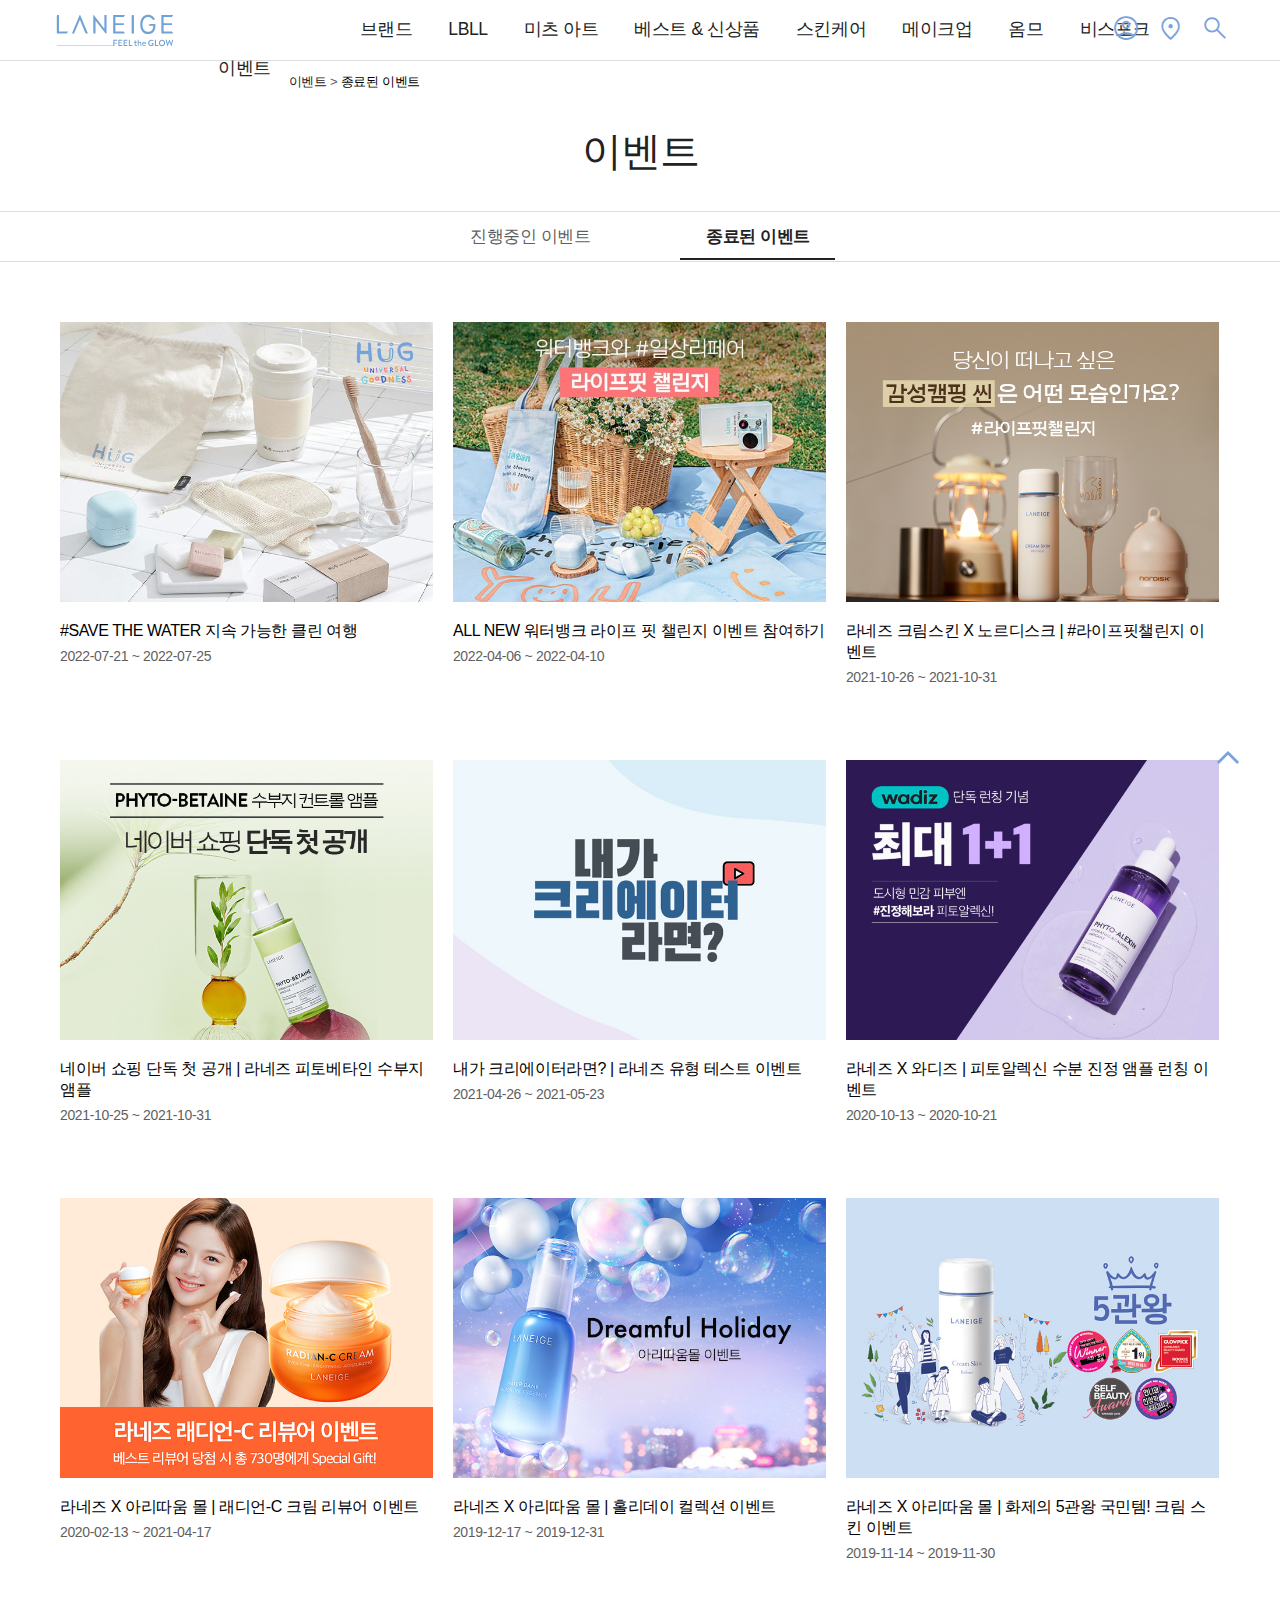
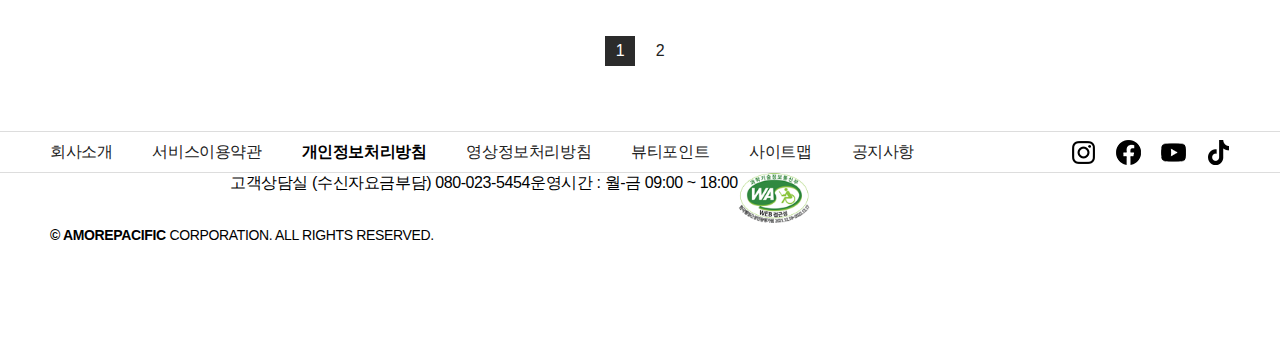
==== sub_page/index.html @ 1532b1d6 "서브 페이지 추가, 메인페이지 태그 연결" ====
<!DOCTYPE html>
<html lang="ko">
  <head>
    <meta charset="UTF-8" />
    <meta http-equiv="X-UA-Compatible" content="IE=edge" />
    <meta name="viewport" content="width=device-width, initial-scale=1.0" />
    <link
      rel="apple-touch-icon"
      sizes="57x57"
      href="favicon/apple-icon-57x57.png"
    />
    <link
      rel="apple-touch-icon"
      sizes="60x60"
      href="favicon/apple-icon-60x60.png"
    />
    <link
      rel="apple-touch-icon"
      sizes="72x72"
      href="favicon/apple-icon-72x72.png"
    />
    <link
      rel="apple-touch-icon"
      sizes="76x76"
      href="favicon/apple-icon-76x76.png"
    />
    <link
      rel="apple-touch-icon"
      sizes="114x114"
      href="favicon/apple-icon-114x114.png"
    />
    <link
      rel="apple-touch-icon"
      sizes="120x120"
      href="favicon/apple-icon-120x120.png"
    />
    <link
      rel="apple-touch-icon"
      sizes="144x144"
      href="favicon/apple-icon-144x144.png"
    />
    <link
      rel="apple-touch-icon"
      sizes="152x152"
      href="favicon/apple-icon-152x152.png"
    />
    <link
      rel="apple-touch-icon"
      sizes="180x180"
      href="favicon/apple-icon-180x180.png"
    />
    <link
      rel="icon"
      type="image/png"
      sizes="192x192"
      href="favicon/android-icon-192x192.png"
    />
    <link
      rel="icon"
      type="image/png"
      sizes="32x32"
      href="favicon/favicon-32x32.png"
    />
    <link
      rel="icon"
      type="image/png"
      sizes="96x96"
      href="favicon/favicon-96x96.png"
    />
    <link
      rel="icon"
      type="image/png"
      sizes="16x16"
      href="favicon/favicon-16x16.png"
    />
    <link rel="manifest" href="favicon/manifest.json" />
    <meta name="msapplication-TileColor" content="#ffffff" />
    <meta name="msapplication-TileImage" content="/ms-icon-144x144.png" />
    <meta name="theme-color" content="#ffffff" />
    <title>종료된 이벤트 - 이벤트 | 라네즈 한국</title>
    <link rel="stylesheet" href="../css/reset.css" />
    <link rel="stylesheet" href="../css/common.css" />
    <link rel="stylesheet" href="../css/sub_page.css" />
    <link
      rel="stylesheet"
      href="https://fonts.googleapis.com/css2?family=Material+Symbols+Outlined:opsz,wght,FILL,GRAD@20..48,100..700,0..1,-50..200"
    />
    <script src="https://code.jquery.com/jquery-3.6.0.min.js"></script>
    <link
      rel="stylesheet"
      href="https://cdn.jsdelivr.net/npm/swiper/swiper-bundle.min.css"
    />
  </head>
  <body>
    <div id="warp">
      <header>
        <div class="header_area cf">
          <h1 class="fl"><a href="#">라네즈 메인페이지</a></h1>
          <ul class="gnb container cf">
            <li class="gnb_tit fl">
              <a href="#">브랜드</a>
              <ul class="gnb_depth cf">
                <li class="fl"><a href="#">브랜드 스토리</a></li>
                <li class="fl"><a href="#">브랜드 캐릭터</a></li>
                <li class="fl"><a href="#">허그캠페인</a></li>
                <li class="fl"><a href="#">플래그십 스토어</a></li>
              </ul>
            </li>
            <li class="gnb_tit fl">
              <a href="#">LBLL</a>
              <ul class="gnb_depth cf">
                <li class="fl"><a href="#">소개</a></li>
                <li class="fl"><a href="#">연구&영상</a></li>
              </ul>
            </li>
            <li class="gnb_tit fl">
              <a href="#">미츠 아트</a>
              <ul class="gnb_depth cf">
                <li class="fl"><a href="#">사그마이스터 앤 월시</a></li>
                <li class="fl"><a href="#">노보</a></li>
              </ul>
            </li>
            <li class="gnb_tit fl">
              <a href="#">베스트 & 신상품</a>
              <ul class="gnb_depth cf">
                <li class="fl"><a href="#">신상품</a></li>
                <li class="fl"><a href="#">어워드 위너</a></li>
                <li class="fl"><a href="#">베스트셀러</a></li>
              </ul>
            </li>
            <li class="gnb_tit fl">
              <a href="#">스킨케어</a>
              <ul class="gnb_depth cf">
                <li>
                  <h2><a href="#">전체보기</a></h2>
                </li>
                <li class="gnb_depth2_tit fl">
                  <h3>유형별</h3>
                  <ul class="gnb_depth2">
                    <li><a href="#">전체보기</a></li>
                    <li><a href="#">클렌징</a></li>
                    <li><a href="#">스킨/미스트</a></li>
                    <li><a href="#">로션/에멀젼</a></li>
                    <li><a href="#">세럼/에센스</a></li>
                    <li><a href="#">젤/크림</a></li>
                    <li><a href="#">마스크/팩</a></li>
                    <li><a href="#">아이케어</a></li>
                    <li><a href="#">선케어</a></li>
                    <li><a href="#">립케어</a></li>
                    <li><a href="#">홀리데이 컬렉션</a></li>
                  </ul>
                </li>
                <li class="gnb_depth2_tit fl">
                  <h3>고민별</h3>
                  <ul class="gnb_depth2">
                    <li><a href="#">전체보기</a></li>
                    <li><a href="#">밸런싱</a></li>
                    <li><a href="#">수분/보습</a></li>
                    <li><a href="#">민감/진정</a></li>
                    <li><a href="#">브라이트닝</a></li>
                    <li><a href="#">안티에이징</a></li>
                    <li><a href="#">피지/모공</a></li>
                    <li><a href="#">자외선차단</a></li>
                  </ul>
                </li>
                <li class="gnb_depth2_tit fl">
                  <h3>라인별</h3>
                  <ul class="gnb_depth2">
                    <li><a href="#">전체보기</a></li>
                    <li><a href="#">피토알렉신</a></li>
                    <li><a href="#">래디언-C</a></li>
                    <li><a href="#">워터뱅크 블루 히알루로닉</a></li>
                    <li><a href="#">클리어-C</a></li>
                    <li><a href="#">퍼펙트리뉴</a></li>
                    <li><a href="#">슬리핑케어</a></li>
                    <li><a href="#">크림 스킨</a></li>
                    <li><a href="#">기타</a></li>
                  </ul>
                </li>
                <li class="fl">
                  <a href="#"
                    ><img src="../images/gnb_skincare.jpg" alt="" />
                    <b>BEST SELLER</b><span>래디언-C 크림</span>
                  </a>
                </li>
              </ul>
            </li>
            <li class="gnb_tit fl">
              <a href="#">메이크업</a>
              <ul class="gnb_depth cf">
                <li>
                  <h2><a href="#">전체보기</a></h2>
                </li>
                <li class="gnb_depth2_tit fl">
                  <h3>페이스</h3>
                  <ul class="gnb_depth2">
                    <li><a href="#"> 전체보기</a></li>
                    <li><a href="#">프라이머/메이크업베이스</a></li>
                    <li><a href="#">파운데이션/컨실러</a></li>
                    <li><a href="#">쿠션</a></li>
                    <li><a href="#">파우더/팩트</a></li>
                    <li><a href="#">미용소품</a></li>
                  </ul>
                </li>
                <li class="gnb_depth2_tit fl">
                  <h3>아이</h3>
                  <ul class="gnb_depth2">
                    <li><a href="#">전체보기</a></li>
                    <li><a href="#">아이브로우</a></li>
                    <li><a href="#">아이라이너</a></li>
                    <li><a href="#">마스카라</a></li>
                    <li><a href="#">소도구</a></li>
                  </ul>
                </li>
                <li class="gnb_depth2_tit fl">
                  <h3>립</h3>
                  <ul class="gnb_depth2">
                    <li><a href="#">전체보기</a></li>
                    <li><a href="#">립스틱</a></li>
                    <li><a href="#">립틴트</a></li>
                    <li><a href="#">립밤</a></li>
                  </ul>
                </li>
                <li class="fl">
                  <a href="#"
                    ><img src="../images/gnb_makeup.jpg" alt="" />
                    <b>BEST SELLER</b><span>네오쿠션_매트</span>
                  </a>
                </li>
              </ul>
            </li>
            <li class="gnb_tit fl">
              <a href="#">옴므</a>
              <ul class="gnb_depth cf">
                <li>
                  <h2><a href="#">전체보기</a></h2>
                </li>
                <li class="gnb_depth2_tit fl">
                  <h3>유형별</h3>
                  <ul class="gnb_depth2">
                    <li><a href="#">전체보기</a></li>
                    <li><a href="#">클렌징</a></li>
                    <li><a href="#">스킨/미스트</a></li>
                    <li><a href="#">로션/에멀젼</a></li>
                    <li><a href="#">기프트세트</a></li>
                  </ul>
                </li>
                <li class="gnb_depth2_tit fl">
                  <h3>고민별</h3>
                  <ul class="gnb_depth2">
                    <li><a href="#">전체보기</a></li>
                    <li><a href="#">수분/보습</a></li>
                    <li><a href="#">주름/탄력/보습</a></li>
                  </ul>
                </li>
                <li class="gnb_depth2_tit fl">
                  <h3>라인별</h3>
                  <ul class="gnb_depth2">
                    <li><a href="#">전체보기</a></li>
                    <li><a href="#">액티브워터</a></li>
                    <li><a href="#">블루에너지</a></li>
                    <li><a href="#">크림 스킨</a></li>
                    <li><a href="#">기타</a></li>
                  </ul>
                </li>
                <li class="fl">
                  <a href="#"
                    ><img src="../images/gnb_homme.jpg" alt="" />
                    <b>BEST SELLER</b><span>블루에너지 에센스 인 로션 EX</span>
                  </a>
                </li>
              </ul>
            </li>
            <li class="gnb_tit fl">
              <a href="#">비스포크</a>
              <ul class="gnb_depth">
                <li><a href="#">비스포크 네오</a></li>
              </ul>
            </li>
            <li class="gnb_tit fl"><a href="#">이벤트</a></li>
          </ul>
          <div class="btn">
            <ul class="cf">
              <li>
                <a href="#"
                  ><span class="material-symbols-outlined">
                    account_circle
                  </span></a
                >
              </li>
              <li>
                <a href="#"
                  ><span class="material-symbols-outlined">
                    location_on
                  </span></a
                >
              </li>
              <li>
                <a href="#"
                  ><span class="material-symbols-outlined"> search </span></a
                >
              </li>
            </ul>
          </div>
        </div>
        <!-- //.container -->
      </header>
      <div id="contents">
        <span class="top_nav"
          ><a href="#">이벤트</a> > <a href="#"><b>종료된 이벤트</b></a></span
        >
        <h2>이벤트</h2>
        <div class="event_tabs">
          <a href="#"> 진행중인 이벤트 </a>
          <a href="#">종료된 이벤트</a>
        </div>
        <section class="event_main_area container">
          <ul class="">
            <div class="event_area_row01 cf">
              <li class="fl">
                <a href="#"
                  ><img src="../images/sub_event-01.jpg" alt="" />
                  <p class="event_tit">#SAVE THE WATER 지속 가능한 클린 여행</p>
                  <span class="event_date"> 2022-07-21 ~ 2022-07-25</span>
                </a>
              </li>
              <li class="fl">
                <a href="#"
                  ><img src="../images/sub_event-02.jpg" alt="" />
                  <p class="event_tit">
                    ALL NEW 워터뱅크 라이프 핏 챌린지 이벤트 참여하기
                  </p>
                  <span class="event_date">2022-04-06 ~ 2022-04-10</span>
                </a>
              </li>
              <li class="fl">
                <a href="#"
                  ><img src="../images/sub_event-03.jpg" alt="" />
                  <p class="event_tit">
                    라네즈 크림스킨 X 노르디스크 | #라이프핏챌린지 이벤트
                  </p>
                  <span class="event_date">2021-10-26 ~ 2021-10-31</span>
                </a>
              </li>
            </div>
            <div class="event_area_row02 cf">
              <li class="fl">
                <a href="#"
                  ><img src="../images/sub_event-04.jpg" alt="" />
                  <p class="event_tit">
                    네이버 쇼핑 단독 첫 공개 | 라네즈 피토베타인 수부지 앰플
                  </p>
                  <span class="event_date">2021-10-25 ~ 2021-10-31</span>
                </a>
              </li>
              <li class="fl">
                <a href="#"
                  ><img src="../images/sub_event-05.jpg" alt="" />
                  <p class="event_tit">
                    내가 크리에이터라면? | 라네즈 유형 테스트 이벤트
                  </p>
                  <span class="event_date">2021-04-26 ~ 2021-05-23</span>
                </a>
              </li>
              <li class="fl">
                <a href="#"
                  ><img src="../images/sub_event-06.jpg" alt="" />
                  <p class="event_tit">
                    라네즈 X 와디즈 | 피토알렉신 수분 진정 앰플 런칭 이벤트
                  </p>
                  <span class="event_date">2020-10-13 ~ 2020-10-21</span>
                </a>
              </li>
            </div>
            <div class="event_area_row03 cf">
              <li class="fl">
                <a href="#"
                  ><img src="../images/sub_event-07.jpg" alt="" />
                  <p class="event_tit">
                    라네즈 X 아리따움 몰 | 래디언-C 크림 리뷰어 이벤트
                  </p>
                  <span class="event_date">2020-02-13 ~ 2021-04-17</span>
                </a>
              </li>
              <li class="fl">
                <a href="#"
                  ><img src="../images/sub_event-08.jpg" alt="" />
                  <p class="event_tit">
                    라네즈 X 아리따움 몰 | 홀리데이 컬렉션 이벤트
                  </p>
                  <span class="event_date">2019-12-17 ~ 2019-12-31</span>
                </a>
              </li>
              <li class="fl">
                <a href="#"
                  ><img src="../images/sub_event-09.jpg" alt="" />
                  <p class="event_tit">
                    라네즈 X 아리따움 몰 | 화제의 5관왕 국민템! 크림 스킨 이벤트
                  </p>
                  <span class="event_date">2019-11-14 ~ 2019-11-30</span>
                </a>
              </li>
            </div>
          </ul>
        </section>
        <div class="page_numbers">
          <span class="page_number01"><a href="#">1</a></span
          ><span class="page_number02"><a href="#">2</a></span>
        </div>
      </div>
      <footer>
        <div class="footer_top">
          <div class="container">
            <ul class="ft_left cf">
              <li><a href="#">회사소개</a></li>
              <li><a href="#">서비스이용약관</a></li>
              <li>
                <a href="#"><b>개인정보처리방침</b></a>
              </li>
              <li><a href="#">영상정보처리방침</a></li>
              <li><a href="#">뷰티포인트</a></li>
              <li><a href="#">사이트맵</a></li>
              <li><a href="#">공지사항</a></li>
            </ul>

            <ul class="ft_right cf">
              <li>
                <a href="#"
                  ><img src="../images/icon_instagram.png" alt="인스타그램"
                /></a>
              </li>
              <li>
                <a href="#"
                  ><img src="../images/icon_facebook.png" alt="페이스북"
                /></a>
              </li>
              <li>
                <a href="#"
                  ><img src="../images/icon_youtube.png" alt="유투브"
                /></a>
              </li>
              <li>
                <a href="#"
                  ><img src="../images/icon_tiktok.png" alt="틱톡"
                /></a>
              </li>
            </ul>
          </div>
          <!-- //.container -->
        </div>
        <!-- //.footer_top -->
        <div class="footer_bottom">
          <div class="container">
            <div class="fb_left cf">
              <p class="fl">고객상담실 (수신자요금부담) 080-023-5454</p>
              <p class="fl">운영시간 : 월-금 09:00 ~ 18:00</p>
              <a href="#"><img src="../images/icon_wa.png" alt="" /></a>
              <p><b>© AMOREPACIFIC</b> CORPORATION. ALL RIGHTS RESERVED.</p>
            </div>

            <div class="fb_right">
              <ul>
                <li></li>
                <li></li>
                <li></li>
                <li></li>
                <li></li>
              </ul>
            </div>
          </div>
        </div>
      </footer>
    </div>
    <p class="to_top">
      <a href="#" class="s_point"
        ><span class="material-symbols-outlined">
          keyboard_control_key
        </span></a
      >
    </p>
  </body>
</html>
---- css/common.css ----
#wrap {
  margin: 0;
  padding: 0;
}
header {
  height: 60px;
}
.container {
  /* 0~1400px */
  max-width: 1180px;
  height: inherit;
  margin: auto;
  font-family: "Noto Sans KR", "Noto Sans", "Titillium Web", sans-serif;
}

/* contents */
.content2 li {
  width: 33.33%;
}
.c3_left_top,
.c3_right_bottom {
  width: 60%;
}
.c3_right_top,
.c3_left_bottom {
  width: 40%;
}
---- css/sub_page.css ----
/* header */
header {
  width: 100%;
  background-color: #fff;
  border-bottom: 1px solid #ddd;
}
header h1 a {
  display: block;
  height: 35px;
  text-indent: -9999px;
  overflow: hidden;
  background: url(../images/laneige-logo.svg) no-repeat;
}
header h1 {
  padding: 13px 0 0 50px;
  width: 150px;
}
.header_area {
  height: 60px;
}
.btn ul {
  position: absolute;
  right: 0;
  top: 0;
  z-index: 999;
  margin: 13px 50px 0 0;
}
.btn li {
  float: left;
  padding-left: 15px;
}
.btn li span:hover {
  color: #4477be;
}
.btn li span {
  font-size: 30px;
  color: #79a3dc;
  font-weight: 300;
}
.btn li:nth-child(2) span {
  font-size: 29px;
  padding-top: 1px;
}
.btn li:nth-child(3) span {
  font-size: 30px;
}
/* gnb */
.gnb {
  box-sizing: border-box;
}
.gnb_tit {
  font-size: 1.1rem;
  line-height: 1;
  padding: 1.2em 18px 0;
  font-weight: 200;
}
/* .gnb_tit::before{
    content: '';
      position: absolute;
      left: 0;
      right: 0;
      width: 0%;
      bottom: 0;
      z-index: 102;
      height: 3px;
      margin: 0 auto;
      background-color: #000;
      transition: width .36s ease;
  } */
.gnb_tit a {
  padding-bottom: 30px;
}
.gnb_depth {
  background: #f7f7f7;
  position: absolute;
  left: 0;
  top: 61px;
  z-index: 100;
  width: 100%;
  display: none;
  padding-left: 290px;
}
.gnb .gnb_tit:nth-child(2) .gnb_depth {
  padding-left: 28%;
}
.gnb .gnb_tit:nth-child(3) .gnb_depth {
  padding-left: 32%;
}
.gnb .gnb_tit:nth-child(4) .gnb_depth {
  padding-left: 36%;
}
.gnb .gnb_tit:nth-child(5) .gnb_depth {
  padding-left: 20%;
}
.gnb .gnb_tit:nth-child(6) .gnb_depth {
  padding-left: 20%;
}
.gnb .gnb_tit:nth-child(7) .gnb_depth {
  padding-left: 20%;
}
.gnb .gnb_tit:nth-child(8) .gnb_depth {
  padding-left: 62%;
}
.gnb .gnb_tit:nth-child(1) {
  margin-left: 12%;
}
.gnb li:hover .gnb_depth {
  display: block;
}
.gnb_depth h2 {
  font-size: 1rem;
}
.gnb_depth h3 {
  font-size: 1rem;
  padding-bottom: 10px;
  border-bottom: 1px solid #2b2b2b;
  line-height: 1;
  width: 100%;
  display: block;
}
.gnb_depth li {
  font-size: 1rem;
  padding: 17px 20px 14px;
}
.gnb_depth img {
  width: 260px;
}
.gnb_depth b {
  color: #4477be;
  font-size: 15px;
  display: block;
  margin: 20px 0 10px 0;
}
.gnb_depth2 {
  padding-right: 70px;
}
.gnb_depth2 li {
  font-size: 14.5px;
  padding: 0.5em 0;
  color: #5f5f5f;
  line-height: 1;
}

/* sub_page */
.top_nav {
  font-size: 13px;
  display: block;
  margin: 12px 51px;
  color: #5f5f5f;
  font-weight: 100;
}
.top_nav b {
  font-weight: 500;
}
.top_nav a:hover {
  text-decoration: underline;
}
h2 {
  display: block;
  text-align: center;
  font-size: 2.5rem;
  line-height: 1.2;
  margin: 36px 0;
  font-weight: 400;
  color: #222;
}
.event_tabs {
  display: block;
  text-align: center;
  font-size: 1.0625rem;
  padding: 13px 0;
  border-top: 1px solid #ddd;
  border-bottom: 1px solid #ddd;
  margin-bottom: 3.75rem;
}
.event_tabs a {
  padding: 0.7em 1.5em;
}
.event_tabs a:first-child {
  color: #5f5f5f;
  margin-right: 60px;
}
.event_tabs a:first-child:hover {
  border-bottom: 2px solid #5f5f5f;
}
.event_tabs a:last-child {
  font-weight: bold;
  border-bottom: 2px solid #222;
}
.event_main_area li {
  position: relative;
  width: 33.3%;
  box-sizing: border-box;
  padding-left: 10px;
  padding-right: 10px;
  margin-bottom: 3.75rem;
}
.event_main_area li img {
  width: 100%;
}
.event_main_area p {
  padding: 0.9375rem 0 0.4rem 0;
  font-size: 1rem;
  font-weight: 300;
}
.event_main_area span {
  color: #5f5f5f;
  font-size: 0.875rem;
  padding-bottom: 0.9375rem;
  display: block;
}
.page_numbers {
  display: block;
  text-align: center;
  margin: 0 0 65px;
}
.page_numbers span {
  display: inline-block;
  width: 30px;
  height: 30px;
  line-height: 30px;
  font-size: 1rem;
}
.page_numbers span a:hover {
  text-decoration: underline;
}
.page_number01 {
  background: #2b2b2b;
  font-weight: 500;
  margin-right: 10px;
}
.page_number01 a {
  color: #fff;
}
.page_number02 {
  color: #2b2b2b;
}
/* footer */
footer {
  background: #fff;
  border-top: 1px solid #ddd;
}
.footer_top {
  display: block;
  height: 40px;
}
.ft_left li {
  float: left;
  padding: 10px;
  margin-left: 20px;
}
.ft_left li:first-child {
  margin-left: 0;
  padding-left: 0;
}
.ft_right {
  position: relative;
  left: 1011px;
  top: -43px;
  width: 300px;
}
.ft_right li {
  float: left;
}
.ft_right img {
  padding: 10px;
}
.fb_left p:last-child {
  font-size: 14px;
}
.fb_left img {
  width: 72px;
}
.footer_bottom {
  padding-bottom: 100px;
  border-top: 1px solid #ddd;
}
.to_top {
  position: fixed;
  right: 30px;
  bottom: 112px;
  text-align: center;
  background: none;
  z-index: 100;
}
.to_top a {
  display: block;
  width: 45px;
  height: 45px;
  border-left: none;
  border-bottom: none;
}
.to_top a span {
  font-size: 38px;
  color: #79a3dc;
}
.to_top span:hover {
  color: #4477be;
}
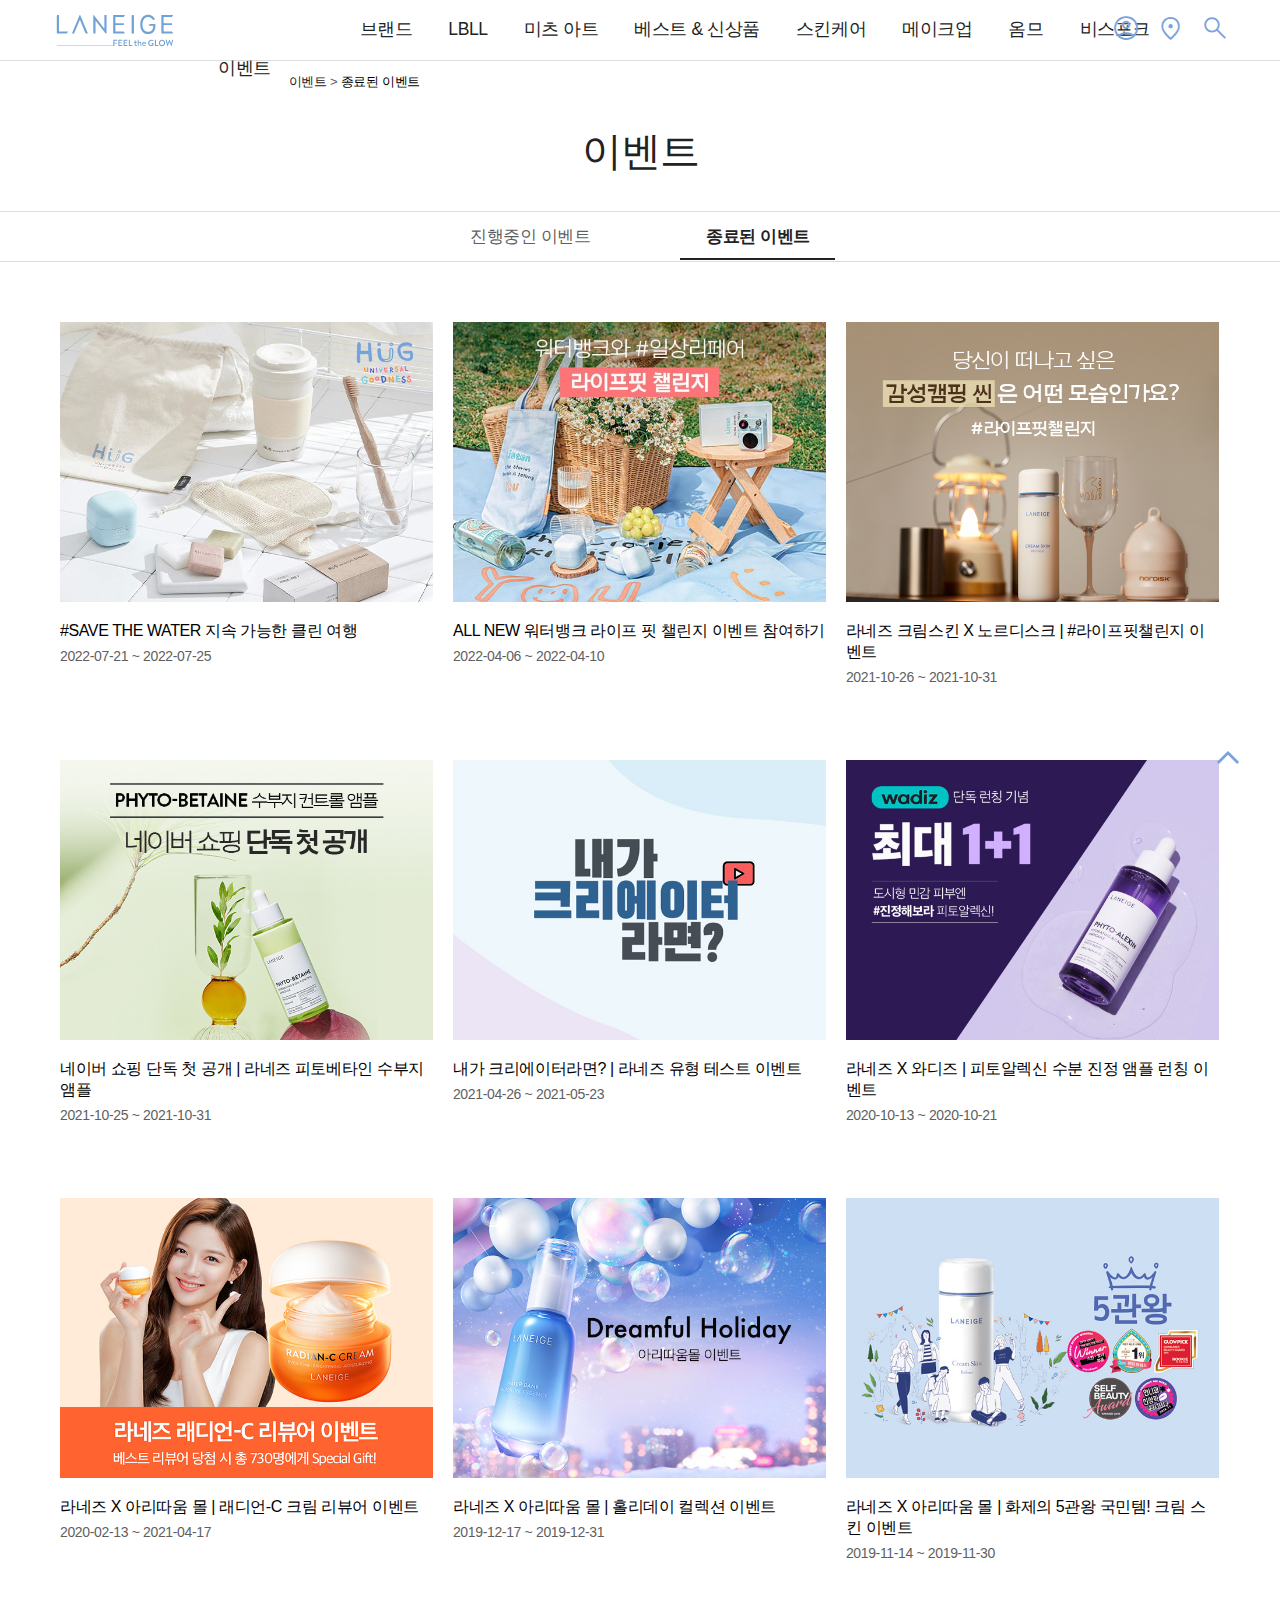
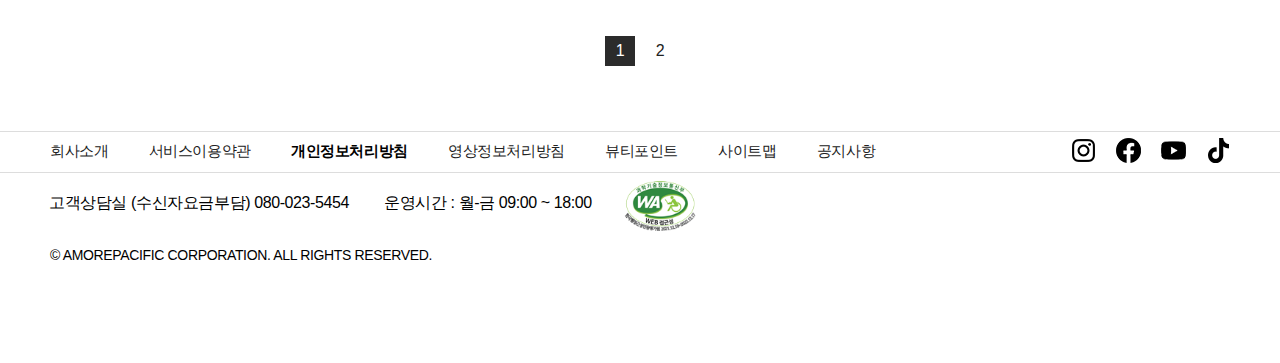
==== commit 0395a47b: "반응형 구현01" ====
--- a/sub_page/index.html
+++ b/sub_page/index.html
@@ -299,6 +299,7 @@
                 <a href="#"
                   ><span class="material-symbols-outlined"> search </span></a
                 >
+              </li>
               </li>
             </ul>
           </div>
--- a/css/sub_page.css
+++ b/css/sub_page.css
@@ -237,44 +237,62 @@
 }
 /* footer */
 footer {
-  background: #fff;
-  border-top: 1px solid #ddd;
-}
-.footer_top {
-  display: block;
-  height: 40px;
-}
-.ft_left li {
-  float: left;
-  padding: 10px;
-  margin-left: 20px;
-}
-.ft_left li:first-child {
-  margin-left: 0;
-  padding-left: 0;
-}
-.ft_right {
-  position: relative;
-  left: 1011px;
-  top: -43px;
-  width: 300px;
-}
-.ft_right li {
-  float: left;
-}
-.ft_right img {
-  padding: 10px;
-}
-.fb_left p:last-child {
-  font-size: 14px;
-}
-.fb_left img {
-  width: 72px;
-}
-.footer_bottom {
-  padding-bottom: 100px;
-  border-top: 1px solid #ddd;
-}
+    background: #fff;
+    border-top: 1px solid #ddd;
+  }
+  .footer_top {
+    display: block;
+    height: 40px;
+  }
+  .ft_left li {
+    float: left;
+    padding: 10px;
+    margin-left: 20px;
+    font-size: 0.93rem;
+  }
+  .ft_left li:first-child {
+    margin-left: 0;
+    padding-left: 0;
+  }
+  .ft_right {
+    position: relative;
+    left: 1011px;
+    top: -43px;
+    width: 300px;
+  }
+  .ft_right li {
+    float: left;
+  }
+  .ft_right img {
+    padding: 10px;
+  }
+  .fb_left {
+    position: relative;
+    left: 0;
+    margin-top: 20px;
+    font-weight: 300;
+  }
+  .fb_left p:first-child {
+    position: relative;
+    left: -181px;
+  }
+  .fb_left p:nth-child(2) {
+    position: relative;
+    left: -146px;
+  }
+  .fb_left p:last-child {
+    font-size: 14px;
+  }
+  .fb_left img {
+    width: 72px;
+    position: relative;
+    left: -114px;
+    top: -12px;
+  }
+  .footer_bottom {
+    padding-bottom: 100px;
+    border-top: 1px solid #ddd;
+  }  
 .to_top {
   position: fixed;
   right: 30px;
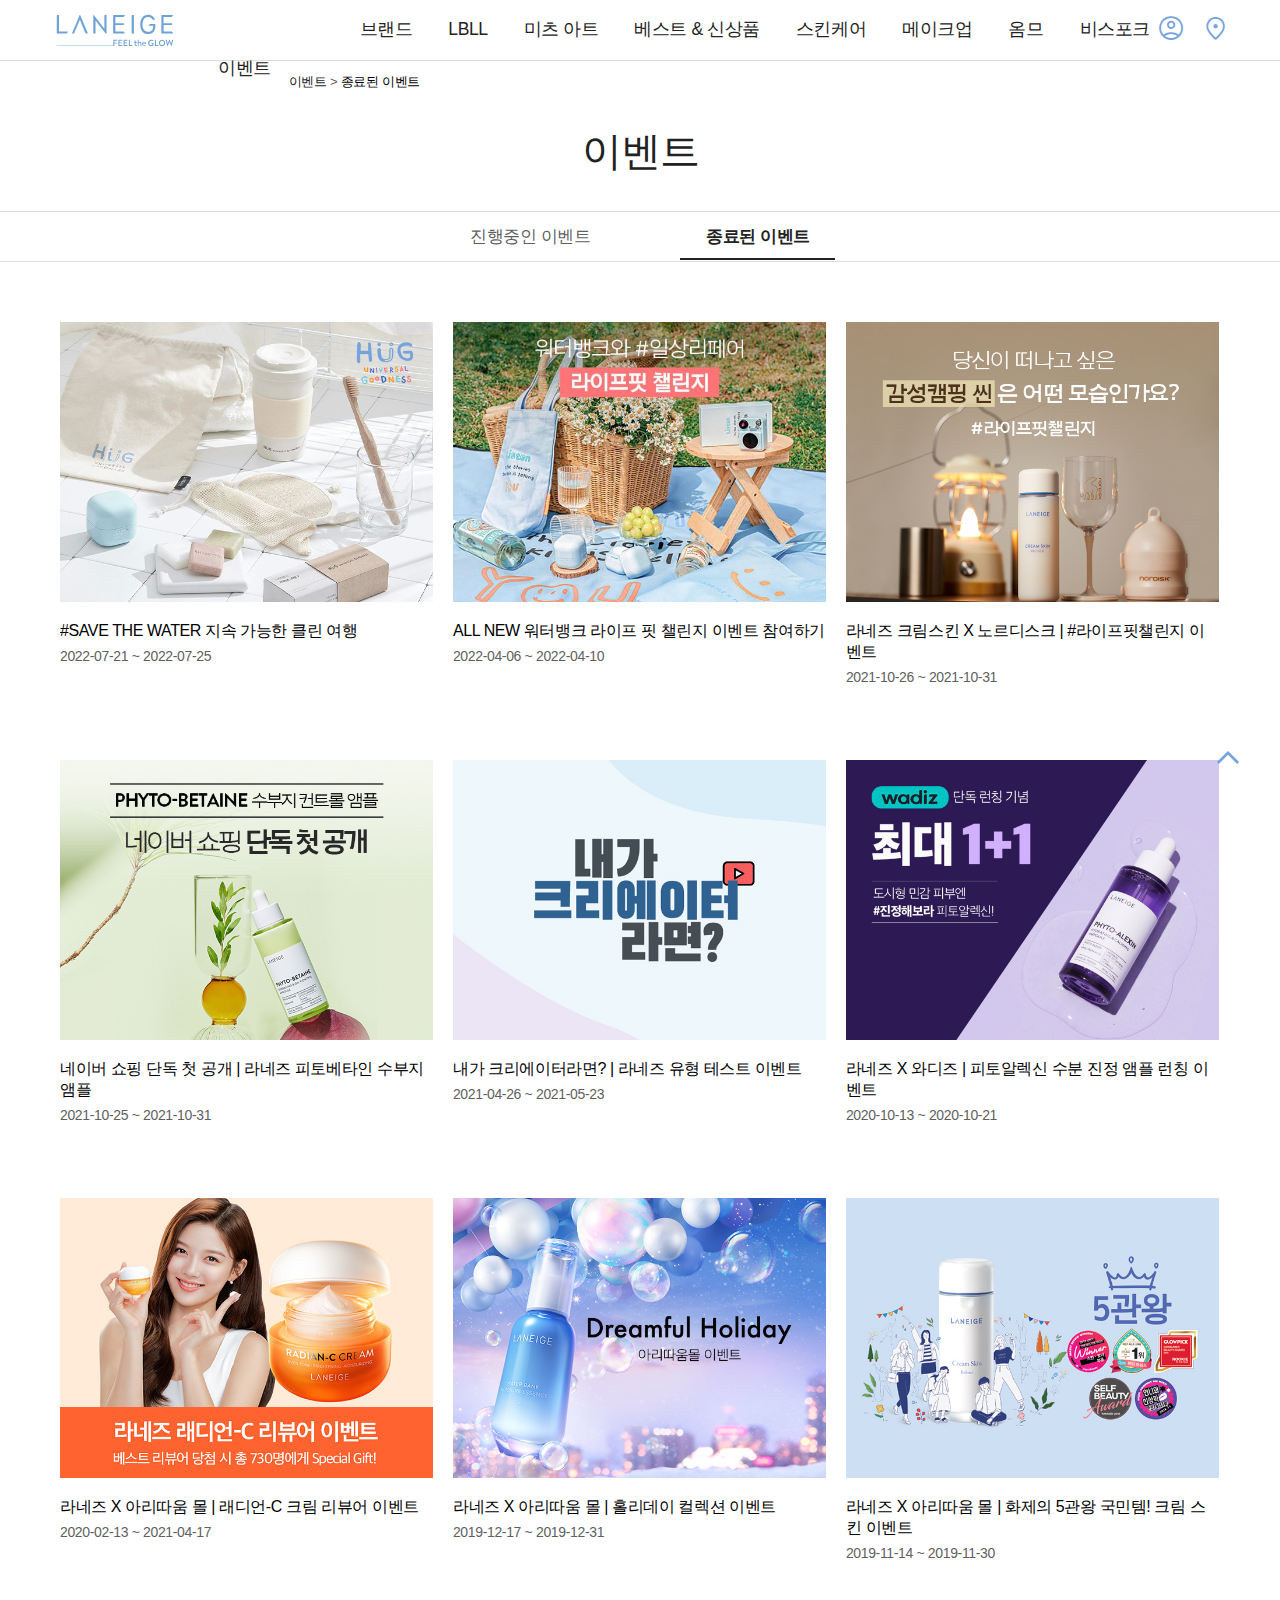
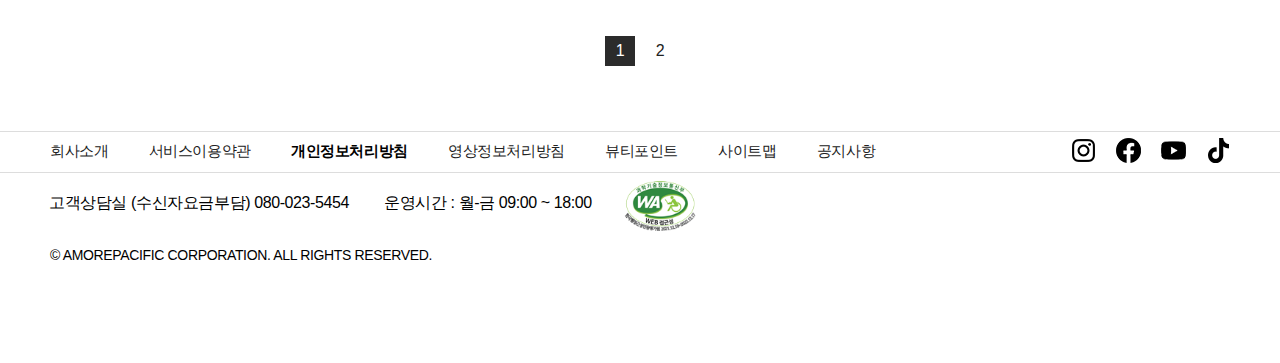
==== commit 5e1e513e: "세부 디자인 수정03, 반응형 구현02" ====
--- a/sub_page/index.html
+++ b/sub_page/index.html
@@ -7,73 +7,73 @@
     <link
       rel="apple-touch-icon"
       sizes="57x57"
-      href="favicon/apple-icon-57x57.png"
+      href="../favicon/apple-icon-57x57.png"
     />
     <link
       rel="apple-touch-icon"
       sizes="60x60"
-      href="favicon/apple-icon-60x60.png"
+      href="../favicon/apple-icon-60x60.png"
     />
     <link
       rel="apple-touch-icon"
       sizes="72x72"
-      href="favicon/apple-icon-72x72.png"
+      href="../favicon/apple-icon-72x72.png"
     />
     <link
       rel="apple-touch-icon"
       sizes="76x76"
-      href="favicon/apple-icon-76x76.png"
+      href="../favicon/apple-icon-76x76.png"
     />
     <link
       rel="apple-touch-icon"
       sizes="114x114"
-      href="favicon/apple-icon-114x114.png"
+      href="../favicon/apple-icon-114x114.png"
     />
     <link
       rel="apple-touch-icon"
       sizes="120x120"
-      href="favicon/apple-icon-120x120.png"
+      href="../favicon/apple-icon-120x120.png"
     />
     <link
       rel="apple-touch-icon"
       sizes="144x144"
-      href="favicon/apple-icon-144x144.png"
+      href="../favicon/apple-icon-144x144.png"
     />
     <link
       rel="apple-touch-icon"
       sizes="152x152"
-      href="favicon/apple-icon-152x152.png"
+      href="../favicon/apple-icon-152x152.png"
     />
     <link
       rel="apple-touch-icon"
       sizes="180x180"
-      href="favicon/apple-icon-180x180.png"
+      href="../favicon/apple-icon-180x180.png"
     />
     <link
       rel="icon"
       type="image/png"
       sizes="192x192"
-      href="favicon/android-icon-192x192.png"
+      href="../favicon/android-icon-192x192.png"
     />
     <link
       rel="icon"
       type="image/png"
       sizes="32x32"
-      href="favicon/favicon-32x32.png"
+      href="../favicon/favicon-32x32.png"
     />
     <link
       rel="icon"
       type="image/png"
       sizes="96x96"
-      href="favicon/favicon-96x96.png"
+      href="../favicon/favicon-96x96.png"
     />
     <link
       rel="icon"
       type="image/png"
       sizes="16x16"
-      href="favicon/favicon-16x16.png"
-    />
-    <link rel="manifest" href="favicon/manifest.json" />
+      href="../favicon/favicon-16x16.png"
+    />
+    <link rel="manifest" href="../favicon/manifest.json" />
     <meta name="msapplication-TileColor" content="#ffffff" />
     <meta name="msapplication-TileImage" content="/ms-icon-144x144.png" />
     <meta name="theme-color" content="#ffffff" />
@@ -304,6 +304,8 @@
             </ul>
           </div>
         </div>
+        <div class="overlay"></div>
+
         <!-- //.container -->
       </header>
       <div id="contents">
@@ -479,5 +481,30 @@
         </span></a
       >
     </p>
+    <script>
+      $(function () {
+        //변수
+        var firstmenu = $(".gnb_tit"),
+          header = $("header"),
+          headerHeight = header.height();
+      
+        firstmenu.mouseenter(function () {
+          firstmenu.find(".gnb_depth").hide();
+          $(this).find(".gnb_depth").show();
+          $(".overlay").addClass("show");
+          
+        });
+        firstmenu.mouseleave(function () {
+          header.stop().animate(
+            {
+              height: headerHeight,
+            },
+            1000
+          );
+          $(this).find(".gnb_depth").hide();
+          $(".overlay").removeClass("show");
+        });
+      });
+      </script>
   </body>
 </html>
--- a/css/sub_page.css
+++ b/css/sub_page.css
@@ -44,6 +44,9 @@
 .btn li:nth-child(3) span {
   font-size: 30px;
 }
+.btn li:last-child {
+  display: none;
+}
 /* gnb */
 .gnb {
   box-sizing: border-box;
@@ -55,18 +58,18 @@
   font-weight: 200;
 }
 /* .gnb_tit::before{
-    content: '';
-      position: absolute;
-      left: 0;
-      right: 0;
-      width: 0%;
-      bottom: 0;
-      z-index: 102;
-      height: 3px;
-      margin: 0 auto;
-      background-color: #000;
-      transition: width .36s ease;
-  } */
+  content: '';
+    position: absolute;
+    left: 0;
+    right: 0;
+    width: 0%;
+    bottom: 0;
+    z-index: 102;
+    height: 3px;
+    margin: 0 auto;
+    background-color: #000;
+    transition: width .36s ease;
+} */
 .gnb_tit a {
   padding-bottom: 30px;
 }
@@ -74,11 +77,19 @@
   background: #f7f7f7;
   position: absolute;
   left: 0;
-  top: 61px;
+  top: 60px;
   z-index: 100;
   width: 100%;
   display: none;
   padding-left: 290px;
+  border-top: 1px solid #ddd;
+}
+.gnb_depth h2 {
+  padding-top: 20px;
+  font-size: 14px;
+  color: #5f5f5f;
+  line-height: 1;
+  font-weight: 300;
 }
 .gnb .gnb_tit:nth-child(2) .gnb_depth {
   padding-left: 28%;
@@ -90,13 +101,13 @@
   padding-left: 36%;
 }
 .gnb .gnb_tit:nth-child(5) .gnb_depth {
-  padding-left: 20%;
+  padding-left: 25%;
 }
 .gnb .gnb_tit:nth-child(6) .gnb_depth {
-  padding-left: 20%;
+  padding-left: 25%;
 }
 .gnb .gnb_tit:nth-child(7) .gnb_depth {
-  padding-left: 20%;
+  padding-left: 25%;
 }
 .gnb .gnb_tit:nth-child(8) .gnb_depth {
   padding-left: 62%;
@@ -106,9 +117,6 @@
 }
 .gnb li:hover .gnb_depth {
   display: block;
-}
-.gnb_depth h2 {
-  font-size: 1rem;
 }
 .gnb_depth h3 {
   font-size: 1rem;
@@ -117,6 +125,10 @@
   line-height: 1;
   width: 100%;
   display: block;
+  margin-bottom: 10px;
+}
+.gnb_depth {
+  z-index: 780;
 }
 .gnb_depth li {
   font-size: 1rem;
@@ -133,12 +145,25 @@
 }
 .gnb_depth2 {
   padding-right: 70px;
+  width: 140px;
 }
 .gnb_depth2 li {
-  font-size: 14.5px;
+  font-size: 14px;
   padding: 0.5em 0;
   color: #5f5f5f;
-  line-height: 1;
+  line-height: 0.94;
+}
+
+.overlay {
+  position: absolute;
+  width: 100%;
+  height: 100vh;
+  background: rgba(0, 0, 0, 0.5);
+  opacity: 0;
+}
+.overlay.show {
+  opacity: 1;
+  z-index: 777;
 }
 
 /* sub_page */
@@ -155,7 +180,7 @@
 .top_nav a:hover {
   text-decoration: underline;
 }
-h2 {
+#contents h2 {
   display: block;
   text-align: center;
   font-size: 2.5rem;
@@ -237,62 +262,62 @@
 }
 /* footer */
 footer {
-    background: #fff;
-    border-top: 1px solid #ddd;
-  }
-  .footer_top {
-    display: block;
-    height: 40px;
-  }
-  .ft_left li {
-    float: left;
-    padding: 10px;
-    margin-left: 20px;
-    font-size: 0.93rem;
-  }
-  .ft_left li:first-child {
-    margin-left: 0;
-    padding-left: 0;
-  }
-  .ft_right {
-    position: relative;
-    left: 1011px;
-    top: -43px;
-    width: 300px;
-  }
-  .ft_right li {
-    float: left;
-  }
-  .ft_right img {
-    padding: 10px;
-  }
-  .fb_left {
-    position: relative;
-    left: 0;
-    margin-top: 20px;
-    font-weight: 300;
-  }
-  .fb_left p:first-child {
-    position: relative;
-    left: -181px;
-  }
-  .fb_left p:nth-child(2) {
-    position: relative;
-    left: -146px;
-  }
-  .fb_left p:last-child {
-    font-size: 14px;
-  }
-  .fb_left img {
-    width: 72px;
-    position: relative;
-    left: -114px;
-    top: -12px;
-  }
-  .footer_bottom {
-    padding-bottom: 100px;
-    border-top: 1px solid #ddd;
-  }  
+  background: #fff;
+  border-top: 1px solid #ddd;
+}
+.footer_top {
+  display: block;
+  height: 40px;
+}
+.ft_left li {
+  float: left;
+  padding: 10px;
+  margin-left: 20px;
+  font-size: 0.93rem;
+}
+.ft_left li:first-child {
+  margin-left: 0;
+  padding-left: 0;
+}
+.ft_right {
+  position: relative;
+  left: 1011px;
+  top: -43px;
+  width: 300px;
+}
+.ft_right li {
+  float: left;
+}
+.ft_right img {
+  padding: 10px;
+}
+.fb_left {
+  position: relative;
+  left: 0;
+  margin-top: 20px;
+  font-weight: 300;
+}
+.fb_left p:first-child {
+  position: relative;
+  left: -181px;
+}
+.fb_left p:nth-child(2) {
+  position: relative;
+  left: -146px;
+}
+.fb_left p:last-child {
+  font-size: 14px;
+}
+.fb_left img {
+  width: 72px;
+  position: relative;
+  left: -114px;
+  top: -12px;
+}
+.footer_bottom {
+  padding-bottom: 100px;
+  border-top: 1px solid #ddd;
+}
 .to_top {
   position: fixed;
   right: 30px;
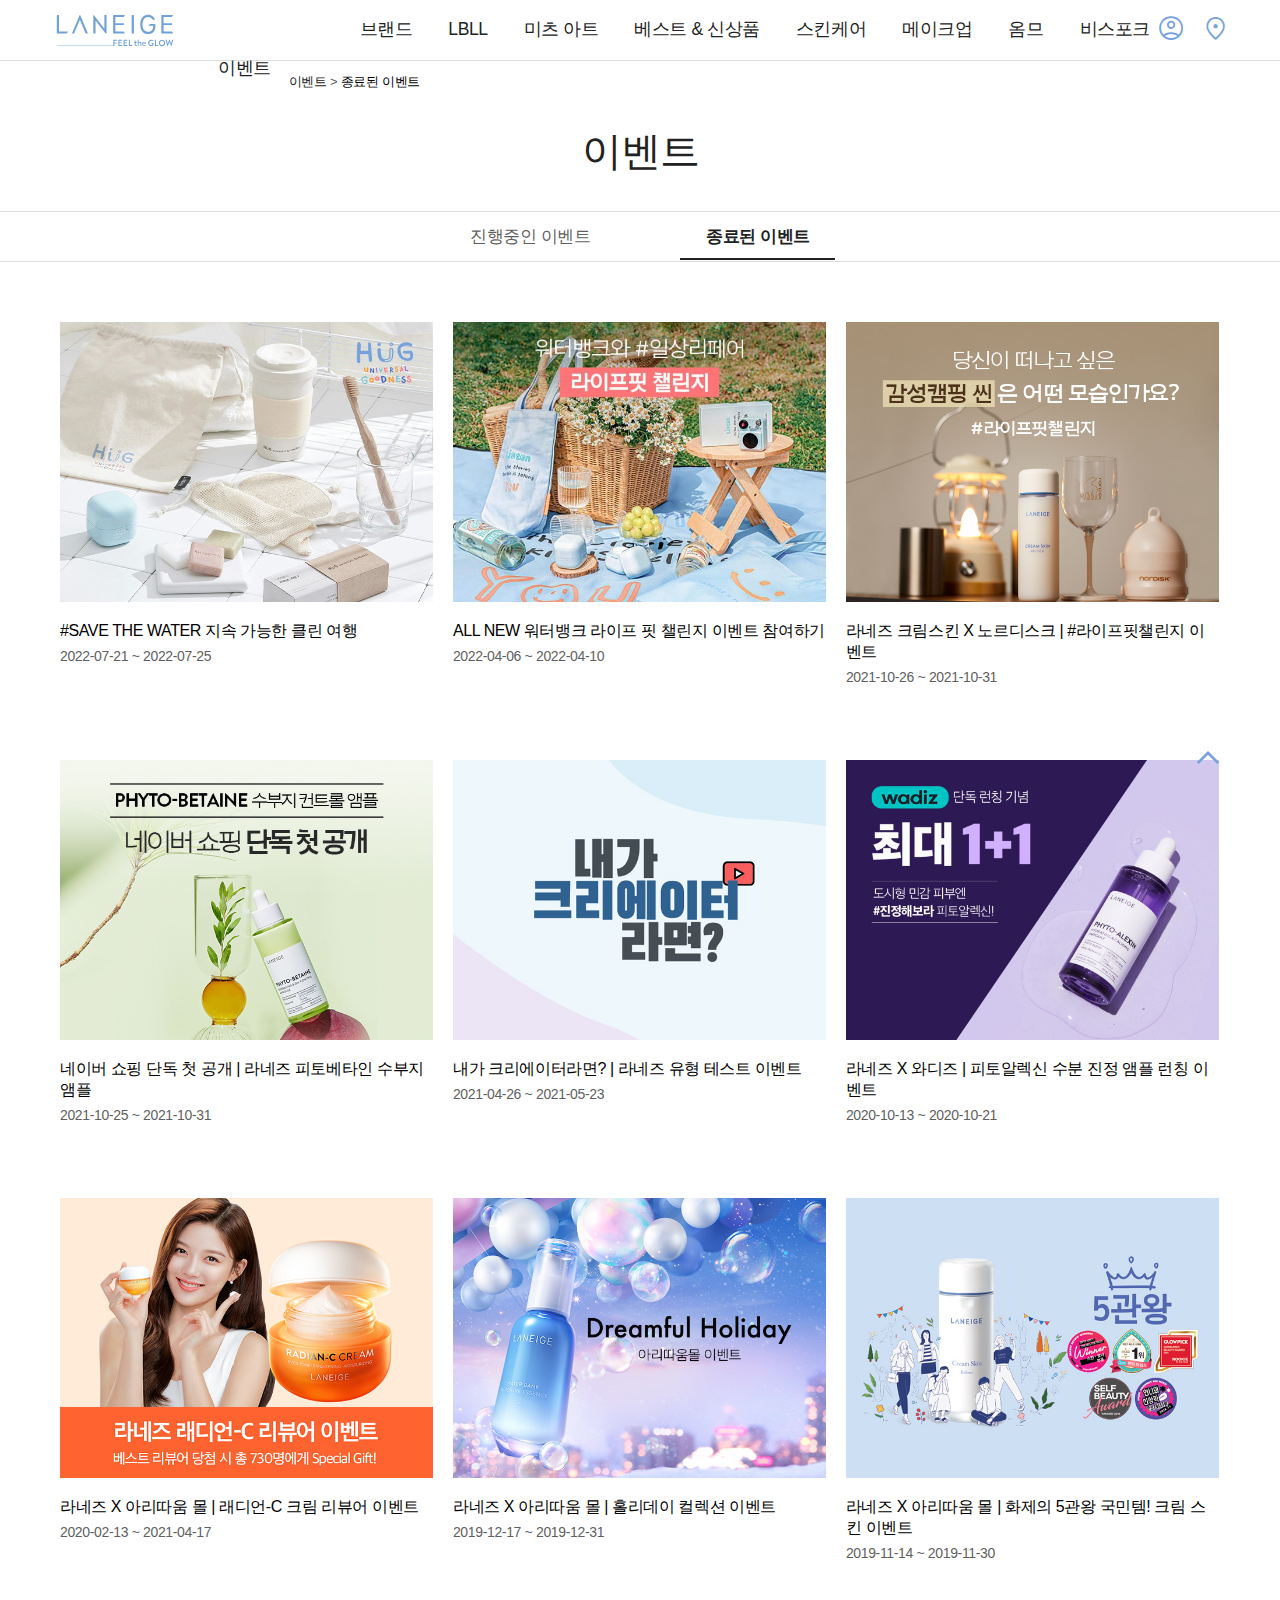
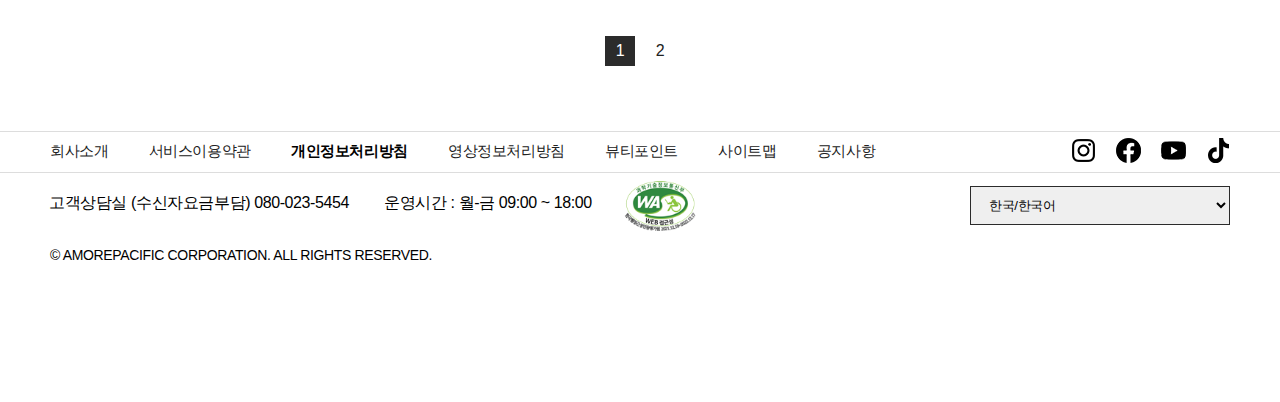
==== commit 87b5f1cc: "footer 수정" ====
--- a/sub_page/index.html
+++ b/sub_page/index.html
@@ -462,13 +462,20 @@
             </div>
 
             <div class="fb_right">
-              <ul>
-                <li></li>
-                <li></li>
-                <li></li>
-                <li></li>
-                <li></li>
-              </ul>
+              <select name="lang" class="lang_select">
+                <option disabled selected>한국/한국어</option>
+                <option value="int/en">INTERNATIONAL/ENGLISH</option>
+                <option value="cn/zh">中国大陆/中文</option>
+                <option value="sg/en">SINGAPORE/ENGLISH</option>
+                <option value="my/en">MALAYSIA/ENGLISH</option>
+                <option value="th/th">ประเทศไทย/ไทย</option>
+                <option value="vn/vi">VIỆT NAM/TIẾNG VIỆT</option>
+                <option value="id/id">INDONESIA/BAHASA INDONESIA</option>
+                <option value="hk/en">HONGKONG CHINA/ENGLISH</option>
+                <option value="hk/zh">中國香港/繁體中文</option>
+                <option value="ca/en">CANADA/ENGLISH</option>
+                <option value="us/en">UNITED STATES/ENGLISH</option>
+              </select>
             </div>
           </div>
         </div>
--- a/css/sub_page.css
+++ b/css/sub_page.css
@@ -318,9 +318,26 @@
   padding-bottom: 100px;
   border-top: 1px solid #ddd;
 }
+.fb_right{
+  position: relative;
+ left: 920px;
+ top: -77px;
+}
+.lang_select{
+  display: inline-block;
+  width: 260px;
+  border: 1px solid #2b2b2b;
+  box-sizing: border-box;
+  padding: 10px 14px;
+}
+.lang_select option{
+  font-size: 16px;
+  padding: 12px 14px;
+}
+
 .to_top {
   position: fixed;
-  right: 30px;
+  right: 50px;
   bottom: 112px;
   text-align: center;
   background: none;
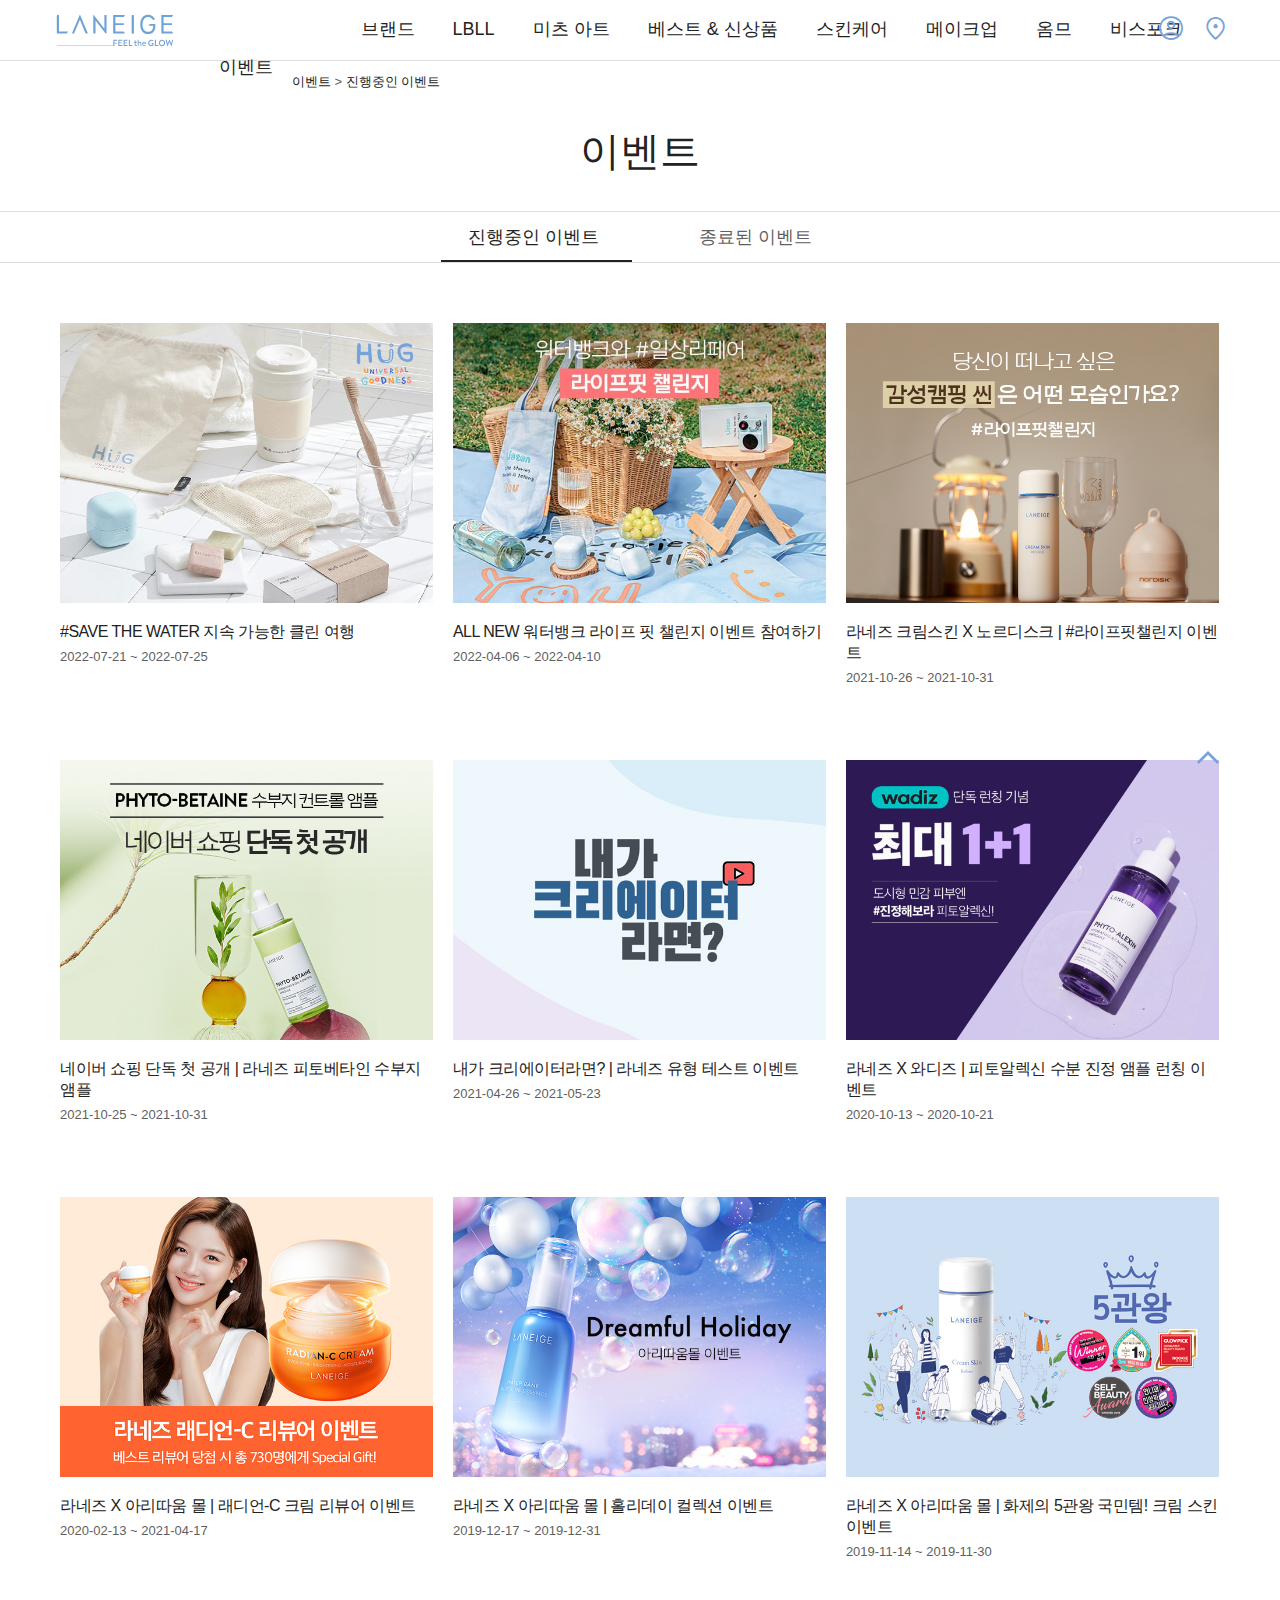
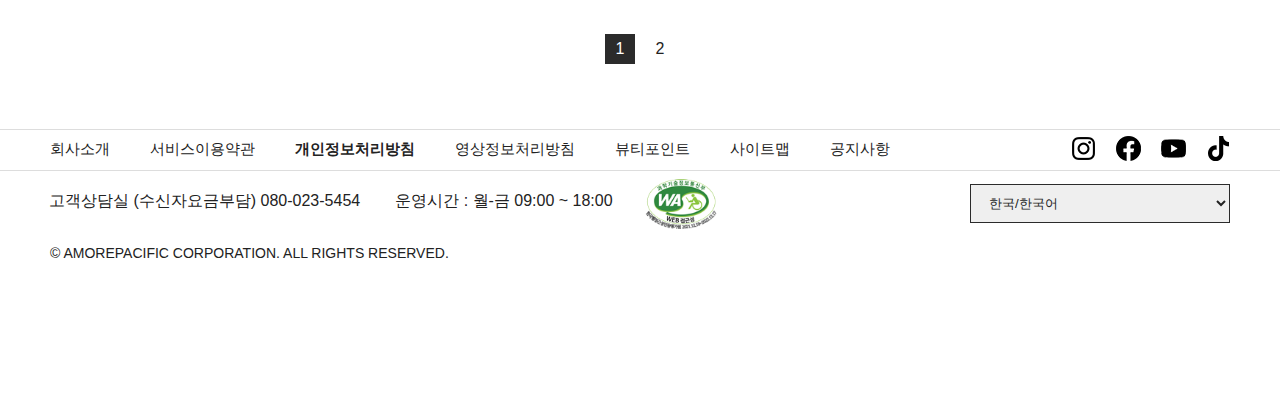
==== commit b3181647: "서브페이지 수정" ====
--- a/sub_page/index.html
+++ b/sub_page/index.html
@@ -310,7 +310,7 @@
       </header>
       <div id="contents">
         <span class="top_nav"
-          ><a href="#">이벤트</a> > <a href="#"><b>종료된 이벤트</b></a></span
+          ><a href="#">이벤트</a> > <a href="#"><b>진행중인 이벤트</b></a></span
         >
         <h2>이벤트</h2>
         <div class="event_tabs">
--- a/css/sub_page.css
+++ b/css/sub_page.css
@@ -52,24 +52,11 @@
   box-sizing: border-box;
 }
 .gnb_tit {
-  font-size: 1.1rem;
+  font-size: 18px;
   line-height: 1;
-  padding: 1.2em 18px 0;
-  font-weight: 200;
-}
-/* .gnb_tit::before{
-  content: '';
-    position: absolute;
-    left: 0;
-    right: 0;
-    width: 0%;
-    bottom: 0;
-    z-index: 102;
-    height: 3px;
-    margin: 0 auto;
-    background-color: #000;
-    transition: width .36s ease;
-} */
+  padding: 20px 19px 0;
+  font-weight: 300;
+}
 .gnb_tit a {
   padding-bottom: 30px;
 }
@@ -85,8 +72,7 @@
   border-top: 1px solid #ddd;
 }
 .gnb_depth h2 {
-  padding-top: 20px;
-  font-size: 14px;
+  font-size: 17px;
   color: #5f5f5f;
   line-height: 1;
   font-weight: 300;
@@ -119,33 +105,41 @@
   display: block;
 }
 .gnb_depth h3 {
-  font-size: 1rem;
+  font-size: 17px;
   padding-bottom: 10px;
   border-bottom: 1px solid #2b2b2b;
   line-height: 1;
   width: 100%;
   display: block;
   margin-bottom: 10px;
+  font-weight: 500;
 }
 .gnb_depth {
   z-index: 780;
 }
 .gnb_depth li {
-  font-size: 1rem;
-  padding: 17px 20px 14px;
+  font-size: 17px;
+  padding: 17px 20px 18px;
 }
 .gnb_depth img {
   width: 260px;
 }
 .gnb_depth b {
   color: #4477be;
-  font-size: 15px;
-  display: block;
-  margin: 20px 0 10px 0;
-}
-.gnb_depth2 {
-  padding-right: 70px;
-  width: 140px;
+  font-size: 16px;
+  display: block;
+  margin: 17px 0 10px 0;
+}
+.gnb_depth span{
+  font-size: 16px;
+  padding-bottom: 17px;
+}
+.gnb .gnb_depth2 {
+  padding-right: 50px;
+  width: 150px;
+}
+.gnb .gnb_depth2_tit{
+  padding: 0 20px 18px;
 }
 .gnb_depth2 li {
   font-size: 14px;
@@ -192,7 +186,7 @@
 .event_tabs {
   display: block;
   text-align: center;
-  font-size: 1.0625rem;
+  font-size: 18px;
   padding: 13px 0;
   border-top: 1px solid #ddd;
   border-bottom: 1px solid #ddd;
@@ -201,15 +195,16 @@
 .event_tabs a {
   padding: 0.7em 1.5em;
 }
+.event_tabs a:last-child {
+  color: #5f5f5f;
+  font-weight: 300;
+}
+.event_tabs a:last-child:hover {
+  border-bottom: 2px solid #5f5f5f;
+}
 .event_tabs a:first-child {
-  color: #5f5f5f;
-  margin-right: 60px;
-}
-.event_tabs a:first-child:hover {
-  border-bottom: 2px solid #5f5f5f;
-}
-.event_tabs a:last-child {
-  font-weight: bold;
+  font-weight: 500;
+  margin-right: 40px;
   border-bottom: 2px solid #222;
 }
 .event_main_area li {
@@ -225,14 +220,16 @@
 }
 .event_main_area p {
   padding: 0.9375rem 0 0.4rem 0;
-  font-size: 1rem;
-  font-weight: 300;
+  font-size: 16px;
+  font-weight: 300;
+  letter-spacing: -0.5px;
 }
 .event_main_area span {
   color: #5f5f5f;
-  font-size: 0.875rem;
+  font-size: 13px;
   padding-bottom: 0.9375rem;
   display: block;
+  font-weight: 300;
 }
 .page_numbers {
   display: block;
